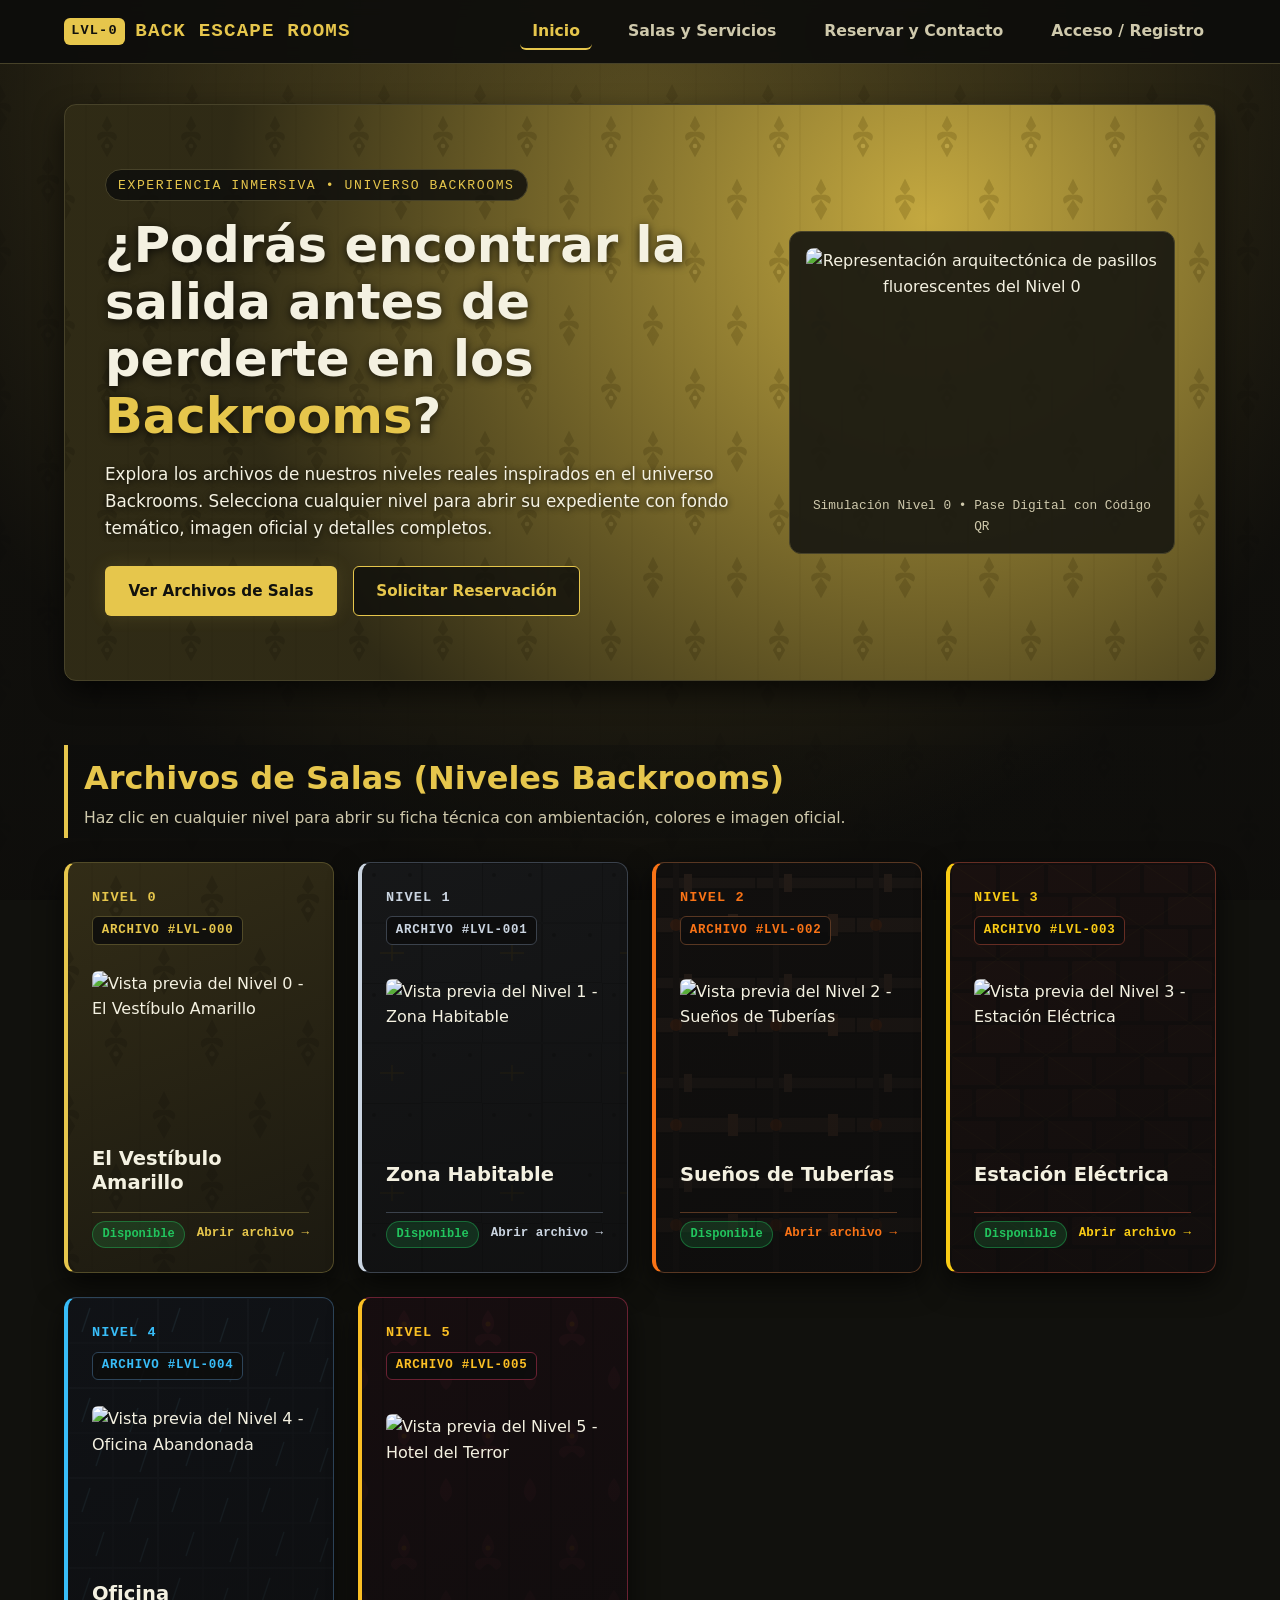
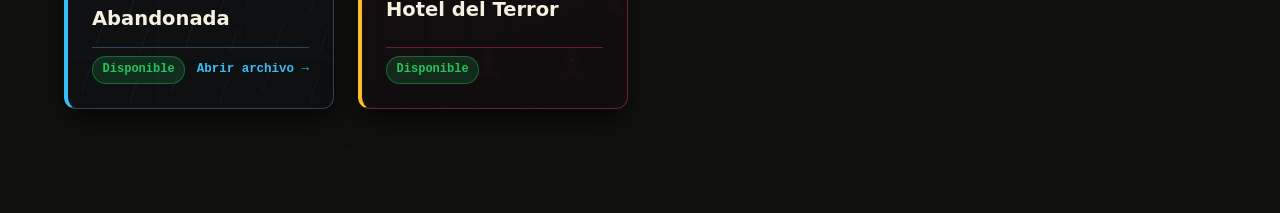
==== index.html @ deea955c "Add files via upload" ====
<!DOCTYPE html>
<html lang="es">
<head>
  <meta charset="UTF-8">
  <meta name="viewport" content="width=device-width, initial-scale=1.0">
  <meta name="description" content="Back Escape Rooms - Salas de escape inmersivas inspiradas en niveles reales de los Backrooms.">
  <title>Back Escape Rooms | Inicio</title>
  <link rel="stylesheet" href="styles.css">
</head>
<body>
  <header class="cabecera-principal">
    <nav class="barra-navegacion" aria-label="Navegación principal">
      <a href="index.html" class="marca-logo">
        <span class="marca-insignia">LVL-0</span>
        <span>Back Escape Rooms</span>
      </a>
      <ul class="menu-lista">
        <li><a href="index.html" class="menu-enlace activo" aria-current="page">Inicio</a></li>
        <li><a href="servicios.html" class="menu-enlace">Salas y Servicios</a></li>
        <li><a href="contacto.html" class="menu-enlace">Reservar y Contacto</a></li>
        <li><a href="acceso.html" class="menu-enlace">Acceso / Registro</a></li>
      </ul>
    </nav>
  </header>

  <main>
    <section class="banner-hero" aria-labelledby="titulo-hero">
      <article class="hero-contenido">
        <span class="etiqueta-nivel">Experiencia Inmersiva &bull; Universo Backrooms</span>
        <h1 id="titulo-hero">¿Podrás encontrar la salida antes de perderte en los <strong>Backrooms</strong>?</h1>
        <p>
          Explora los archivos de nuestros niveles reales inspirados en el universo Backrooms.
          Selecciona cualquier nivel para abrir su expediente con fondo temático, imagen oficial y detalles completos.
        </p>
        <nav class="acciones-hero" aria-label="Accesos rápidos">
          <a href="#archivos-salas" class="boton-primario">Ver Archivos de Salas</a>
          <a href="contacto.html" class="boton-secundario">Solicitar Reservación</a>
        </nav>
      </article>

      <figure class="hero-visual">
        <img
          src="https://primary.jwwb.nl/public/o/o/k/temp-jufrjntyvcwdhlekaktg/skyanide-backrooms-photo-01-1-standard.jpg"
          alt="Representación arquitectónica de pasillos fluorescentes del Nivel 0"
          style="width: 100%; height: 240px; object-fit: cover; border-radius: 8px; display: block;"
        >
        <figcaption>Simulación Nivel 0 &bull; Pase Digital con Código QR</figcaption>
      </figure>
    </section>

    <section id="archivos-salas" class="seccion-bloque" aria-labelledby="titulo-archivos">
      <header class="encabezado-seccion">
        <h2 id="titulo-archivos">Archivos de Salas (Niveles Backrooms)</h2>
        <p>Haz clic en cualquier nivel para abrir su ficha técnica con ambientación, colores e imagen oficial.</p>
      </header>

      <section class="archivos-grid" aria-label="Listado de archivos de salas">
        <a href="sala.html?nivel=nivel-0" class="tarjeta-archivo" data-tema="nivel-0">
          <header class="archivo-superior">
            <span class="nivel-etiqueta">Nivel 0</span>
            <span class="codigo-archivo">ARCHIVO #LVL-000</span>
          </header>
          <img
            src="https://preview.redd.it/level-0-is-now-the-threshold-on-the-wikidot-v0-py3n1knokxqg1.jpeg?auto=webp&s=f6178297a884a47a899bf3260252ba6afdeaaebc"
            alt="Vista previa del Nivel 0 - El Vestíbulo Amarillo"
            style="width: 100%; height: 150px; object-fit: cover; border-radius: 6px; margin: 10px 0; display: block;"
          >
          <h3>El Vestíbulo Amarillo</h3>
          <footer class="archivo-pie">
            <span class="estado-badge estado-disponible">Disponible</span>
            <span class="indicador-abrir">Abrir archivo &rarr;</span>
          </footer>
        </a>

        <a href="sala.html?nivel=nivel-1" class="tarjeta-archivo" data-tema="nivel-1">
          <header class="archivo-superior">
            <span class="nivel-etiqueta">Nivel 1</span>
            <span class="codigo-archivo">ARCHIVO #LVL-001</span>
          </header>
          <img
            src="https://static.wikia.nocookie.net/backrooms/images/7/79/Level-1.png/revision/latest/scale-to-width-down/985?cb=20211007150755&path-prefix=es"
            alt="Vista previa del Nivel 1 - Zona Habitable"
            style="width: 100%; height: 150px; object-fit: cover; border-radius: 6px; margin: 10px 0; display: block;"
          >
          <h3>Zona Habitable</h3>
          <footer class="archivo-pie">
            <span class="estado-badge estado-disponible">Disponible</span>
            <span class="indicador-abrir">Abrir archivo &rarr;</span>
          </footer>
        </a>

        <a href="sala.html?nivel=nivel-2" class="tarjeta-archivo" data-tema="nivel-2">
          <header class="archivo-superior">
            <span class="nivel-etiqueta">Nivel 2</span>
            <span class="codigo-archivo">ARCHIVO #LVL-002</span>
          </header>
          <img
            src="https://static.wikia.nocookie.net/backrooms/images/8/8a/2493069758_18f67d7ac5_b.jpg/revision/latest/scale-to-width-down/284?cb=20231104021806&path-prefix=es"
            alt="Vista previa del Nivel 2 - Sueños de Tuberías"
            style="width: 100%; height: 150px; object-fit: cover; border-radius: 6px; margin: 10px 0; display: block;"
          >
          <h3>Sueños de Tuberías</h3>
          <footer class="archivo-pie">
            <span class="estado-badge estado-disponible">Disponible</span>
            <span class="indicador-abrir">Abrir archivo &rarr;</span>
          </footer>
        </a>

        <a href="sala.html?nivel=nivel-3" class="tarjeta-archivo" data-tema="nivel-3">
          <header class="archivo-superior">
            <span class="nivel-etiqueta">Nivel 3</span>
            <span class="codigo-archivo">ARCHIVO #LVL-003</span>
          </header>
          <img
            src="https://static.wikia.nocookie.net/backrooms/images/9/9d/Nivel_3-i3.jpg/revision/latest/scale-to-width-down/985?cb=20241221205344&path-prefix=es"
            alt="Vista previa del Nivel 3 - Estación Eléctrica"
            style="width: 100%; height: 150px; object-fit: cover; border-radius: 6px; margin: 10px 0; display: block;"
          >
          <h3>Estación Eléctrica</h3>
          <footer class="archivo-pie">
            <span class="estado-badge estado-disponible">Disponible</span>
            <span class="indicador-abrir">Abrir archivo &rarr;</span>
          </footer>
        </a>

        <a href="sala.html?nivel=nivel-4" class="tarjeta-archivo" data-tema="nivel-4">
          <header class="archivo-superior">
            <span class="nivel-etiqueta">Nivel 4</span>
            <span class="codigo-archivo">ARCHIVO #LVL-004</span>
          </header>
          <img
            src="https://static.wikia.nocookie.net/backrooms/images/9/9d/Nivel_3-i3.jpg/revision/latest/scale-to-width-down/985?cb=20241221205344&path-prefix=es"
            alt="Vista previa del Nivel 4 - Oficina Abandonada"
            style="width: 100%; height: 150px; object-fit: cover; border-radius: 6px; margin: 10px 0; display: block;"
          >
          <h3>Oficina Abandonada</h3>
          <footer class="archivo-pie">
            <span class="estado-badge estado-disponible">Disponible</span>
            <span class="indicador-abrir">Abrir archivo &rarr;</span>
          </footer>
        </a>

        <a href="sala.html?nivel=nivel-5" class="tarjeta-archivo" data-tema="nivel-5">
          <header class="archivo-superior">
            <span class="nivel-etiqueta">Nivel 5</span>
            <span class="codigo-archivo">ARCHIVO #LVL-005</span>
          </header>
          <img
            src="https://static.wikia.nocookie.net/backrooms/images/5/52/Level_5.png/revision/latest/scale-to-width-down/600?cb=20211007180502&path-prefix=es"
            alt="Vista previa del Nivel 5 - Hotel del Terror"
            style="width: 100%; height: 150px; object-fit: cover; border-radius: 6px; margin: 10px 0; display: block;"
          >
          <h3>Hotel del Terror</h3>
          <footer class="archivo-pie">
            <span class="estado-badge estado-disponible">Disponible
---- styles.css ----
/* ==========================================================================
   BACK ESCAPE ROOMS - HOJA DE ESTILOS CENTRALIZADA (ETAPA 2 - V4)
   Autores: Ruiz Castillo Rafael Ezaú, Mendoza Calvillo Paulina (5°A)
   Incluye fondos y paletas de colores personalizados para cada nivel
   ========================================================================== */

:root {
  /* Tema base (Nivel 0: El Vestíbulo Amarillo) */
  --color-fondo: #11110d;
  --color-superficie: rgba(27, 26, 18, 0.94);
  --color-superficie-elevada: rgba(38, 36, 24, 0.96);
  --color-borde: #474229;

  --color-primario: #e6c64c;
  --color-primario-hover: #f5da6b;
  --color-secundario: #b89b32;
  --color-acento: #d97706;
  --color-brillo-ambiental: rgba(230, 198, 76, 0.14);

  --color-texto: #f4f1e1;
  --color-texto-tenue: #cfc9ac;
  --color-texto-oscuro: #11110d;

  --color-disponible: #22c55e;
  --color-mantenimiento: #ef4444;

  /* Patrón de fondo por defecto (Papel tapiz Nivel 0) */
  --patron-nivel: url("data:image/svg+xml,%3Csvg%20xmlns%3D%22http%3A%2F%2Fwww.w3.org%2F2000%2Fsvg%22%20width%3D%2280%22%20height%3D%22120%22%20viewBox%3D%220%200%2080%20120%22%3E%0A%20%20%3Crect%20width%3D%2280%22%20height%3D%22120%22%20fill%3D%22%23b99f3c%22%2F%3E%0A%20%20%3Cline%20x1%3D%2220%22%20y1%3D%220%22%20x2%3D%2220%22%20y2%3D%22120%22%20stroke%3D%22%23a68d30%22%20stroke-width%3D%221.5%22%20opacity%3D%220.55%22%2F%3E%0A%20%20%3Cline%20x1%3D%2260%22%20y1%3D%220%22%20x2%3D%2260%22%20y2%3D%22120%22%20stroke%3D%22%23a68d30%22%20stroke-width%3D%221.5%22%20opacity%3D%220.55%22%2F%3E%0A%20%20%3Cg%20fill%3D%22%238c7522%22%20opacity%3D%220.72%22%3E%0A%20%20%20%20%3Cpath%20d%3D%22M40%2010%20L45%2020%20L40%2026%20L35%2020%20Z%22%2F%3E%0A%20%20%20%20%3Cpath%20d%3D%22M40%2026%20C33%2024%2C%2028%2029%2C%2032%2034%20C35%2032%2C%2038%2030%2C%2040%2030%20C42%2030%2C%2045%2032%2C%2048%2034%20C52%2029%2C%2047%2024%2C%2040%2026%20Z%22%2F%3E%0A%20%20%20%20%3Cpath%20d%3D%22M40%2030%20L46%2039%20L40%2050%20L34%2039%20Z%22%2F%3E%0A%20%20%20%20%3Ccircle%20cx%3D%2240%22%20cy%3D%2239%22%20r%3D%222.2%22%20fill%3D%22%23cbb24e%22%2F%3E%0A%20%20%3C%2Fg%3E%0A%20%20%3Cg%20fill%3D%22%238c7522%22%20opacity%3D%220.72%22%3E%0A%20%20%20%20%3Cpath%20d%3D%22M0%2070%20L5%2080%20L0%2086%20L-5%2080%20Z%22%2F%3E%0A%20%20%20%20%3Cpath%20d%3D%22M0%2086%20C-7%2084%2C%20-12%2089%2C%20-8%2094%20C-5%2092%2C%20-2%2090%2C%200%2090%20C2%2090%2C%205%2092%2C%208%2094%20C12%2089%2C%207%2084%2C%200%2086%20Z%22%2F%3E%0A%20%20%20%20%3Cpath%20d%3D%22M0%2090%20L6%2099%20L0%20110%20L-6%2099%20Z%22%2F%3E%0A%20%20%20%20%3Cpath%20d%3D%22M80%2070%20L85%2080%20L80%2086%20L75%2080%20Z%22%2F%3E%0A%20%20%20%20%3Cpath%20d%3D%22M80%2086%20C73%2084%2C%2068%2089%2C%2072%2094%20C75%2092%2C%2078%2090%2C%2080%2090%20C82%2090%2C%2085%2092%2C%2088%2094%20C92%2089%2C%2087%2084%2C%2080%2086%20Z%22%2F%3E%0A%20%20%20%20%3Cpath%20d%3D%22M80%2090%20L86%2099%20L80%20110%20L74%2099%20Z%22%2F%3E%0A%20%20%3C%2Fg%3E%0A%3C%2Fsvg%3E");
  --tamano-patron: 96px 144px;

  /* Tipografía */
  --fuente-sans: 'Segoe UI', system-ui, -apple-system, Roboto, sans-serif;
  --fuente-mono: 'Consolas', 'Courier New', monospace;

  /* Espaciados */
  --espacio-xs: 0.5rem;
  --espacio-sm: 1rem;
  --espacio-md: 1.5rem;
  --espacio-lg: 2.5rem;
  --espacio-xl: 4rem;

  /* Bordes y sombras */
  --radio-sm: 6px;
  --radio-md: 12px;
  --sombra-card: 0 12px 28px rgba(0, 0, 0, 0.62);
  --sombra-neon: 0 0 20px var(--color-brillo-ambiental);

  /* Contenedor */
  --ancho-maximo: 1200px;
  --transicion: 0.25s ease;
}

/* ==========================================================================
   TEMAS PERSONALIZADOS POR NIVEL (FONDO + PALETA DE COLORES)
   Se aplican tanto al <body> de sala.html como a cada tarjeta individual
   ========================================================================== */

[data-tema="nivel-0"] {
  --color-fondo: #11110d;
  --color-superficie: rgba(27, 26, 18, 0.94);
  --color-superficie-elevada: rgba(38, 36, 24, 0.96);
  --color-borde: #524b28;
  --color-primario: #e6c64c;
  --color-primario-hover: #f7df79;
  --color-brillo-ambiental: rgba(230, 198, 76, 0.2);
  --patron-nivel: url("data:image/svg+xml,%3Csvg%20xmlns%3D%22http%3A%2F%2Fwww.w3.org%2F2000%2Fsvg%22%20width%3D%2280%22%20height%3D%22120%22%20viewBox%3D%220%200%2080%20120%22%3E%0A%20%20%3Crect%20width%3D%2280%22%20height%3D%22120%22%20fill%3D%22%23b99f3c%22%2F%3E%0A%20%20%3Cline%20x1%3D%2220%22%20y1%3D%220%22%20x2%3D%2220%22%20y2%3D%22120%22%20stroke%3D%22%23a68d30%22%20stroke-width%3D%221.5%22%20opacity%3D%220.55%22%2F%3E%0A%20%20%3Cline%20x1%3D%2260%22%20y1%3D%220%22%20x2%3D%2260%22%20y2%3D%22120%22%20stroke%3D%22%23a68d30%22%20stroke-width%3D%221.5%22%20opacity%3D%220.55%22%2F%3E%0A%20%20%3Cg%20fill%3D%22%238c7522%22%20opacity%3D%220.72%22%3E%0A%20%20%20%20%3Cpath%20d%3D%22M40%2010%20L45%2020%20L40%2026%20L35%2020%20Z%22%2F%3E%0A%20%20%20%20%3Cpath%20d%3D%22M40%2026%20C33%2024%2C%2028%2029%2C%2032%2034%20C35%2032%2C%2038%2030%2C%2040%2030%20C42%2030%2C%2045%2032%2C%2048%2034%20C52%2029%2C%2047%2024%2C%2040%2026%20Z%22%2F%3E%0A%20%20%20%20%3Cpath%20d%3D%22M40%2030%20L46%2039%20L40%2050%20L34%2039%20Z%22%2F%3E%0A%20%20%20%20%3Ccircle%20cx%3D%2240%22%20cy%3D%2239%22%20r%3D%222.2%22%20fill%3D%22%23cbb24e%22%2F%3E%0A%20%20%3C%2Fg%3E%0A%20%20%3Cg%20fill%3D%22%238c7522%22%20opacity%3D%220.72%22%3E%0A%20%20%20%20%3Cpath%20d%3D%22M0%2070%20L5%2080%20L0%2086%20L-5%2080%20Z%22%2F%3E%0A%20%20%20%20%3Cpath%20d%3D%22M0%2086%20C-7%2084%2C%20-12%2089%2C%20-8%2094%20C-5%2092%2C%20-2%2090%2C%200%2090%20C2%2090%2C%205%2092%2C%208%2094%20C12%2089%2C%207%2084%2C%200%2086%20Z%22%2F%3E%0A%20%20%20%20%3Cpath%20d%3D%22M0%2090%20L6%2099%20L0%20110%20L-6%2099%20Z%22%2F%3E%0A%20%20%20%20%3Cpath%20d%3D%22M80%2070%20L85%2080%20L80%2086%20L75%2080%20Z%22%2F%3E%0A%20%20%20%20%3Cpath%20d%3D%22M80%2086%20C73%2084%2C%2068%2089%2C%2072%2094%20C75%2092%2C%2078%2090%2C%2080%2090%20C82%2090%2C%2085%2092%2C%2088%2094%20C92%2089%2C%2087%2084%2C%2080%2086%20Z%22%2F%3E%0A%20%20%20%20%3Cpath%20d%3D%22M80%2090%20L86%2099%20L80%20110%20L74%2099%20Z%22%2F%3E%0A%20%20%3C%2Fg%3E%0A%3C%2Fsvg%3E");
  --tamano-patron: 96px 144px;
}

[data-tema="nivel-1"] {
  --color-fondo: #0e1012;
  --color-superficie: rgba(23, 26, 30, 0.94);
  --color-superficie-elevada: rgba(33, 37, 43, 0.96);
  --color-borde: #3b424c;
  --color-primario: #cbd5e1;
  --color-primario-hover: #f1f5f9;
  --color-brillo-ambiental: rgba(203, 213, 225, 0.18);
  --patron-nivel: url("data:image/svg+xml,%3Csvg%20xmlns%3D%22http%3A%2F%2Fwww.w3.org%2F2000%2Fsvg%22%20width%3D%22120%22%20height%3D%22120%22%20viewBox%3D%220%200%20120%20120%22%3E%0A%20%20%3Crect%20width%3D%22120%22%20height%3D%22120%22%20fill%3D%22%233a3f45%22%2F%3E%0A%20%20%3Crect%20x%3D%220%22%20y%3D%220%22%20width%3D%2260%22%20height%3D%2260%22%20fill%3D%22none%22%20stroke%3D%22%23262a2e%22%20stroke-width%3D%222%22%2F%3E%0A%20%20%3Crect%20x%3D%2260%22%20y%3D%2260%22%20width%3D%2260%22%20height%3D%2260%22%20fill%3D%22none%22%20stroke%3D%22%23262a2e%22%20stroke-width%3D%222%22%2F%3E%0A%20%20%3Cline%20x1%3D%220%22%20y1%3D%2260%22%20x2%3D%22120%22%20y2%3D%2260%22%20stroke%3D%22%234b525a%22%20stroke-width%3D%221%22%20opacity%3D%220.5%22%2F%3E%0A%20%20%3Ccircle%20cx%3D%2212%22%20cy%3D%2212%22%20r%3D%222%22%20fill%3D%22%2323272a%22%2F%3E%0A%20%20%3Ccircle%20cx%3D%2248%22%20cy%3D%2212%22%20r%3D%222%22%20fill%3D%22%2323272a%22%2F%3E%0A%20%20%3Ccircle%20cx%3D%2272%22%20cy%3D%2272%22%20r%3D%222%22%20fill%3D%22%2323272a%22%2F%3E%0A%20%20%3Ccircle%20cx%3D%22108%22%20cy%3D%2272%22%20r%3D%222%22%20fill%3D%22%2323272a%22%2F%3E%0A%20%20%3Cpath%20d%3D%22M18%2090%20L42%2090%20M30%2082%20L30%2098%22%20stroke%3D%22%23eab308%22%20stroke-width%3D%221.5%22%20opacity%3D%220.35%22%2F%3E%0A%3C%2Fsvg%3E");
  --tamano-patron: 120px 120px;
}

[data-tema="nivel-2"] {
  --color-fondo: #130e0b;
  --color-superficie: rgba(29, 21, 16, 0.94);
  --color-superficie-elevada: rgba(43, 30, 22, 0.96);
  --color-borde: #593722;
  --color-primario: #f97316;
  --color-primario-hover: #fb923c;
  --color-brillo-ambiental: rgba(249, 115, 22, 0.22);
  --patron-nivel: url("data:image/svg+xml,%3Csvg%20xmlns%3D%22http%3A%2F%2Fwww.w3.org%2F2000%2Fsvg%22%20width%3D%22100%22%20height%3D%22100%22%20viewBox%3D%220%200%20100%20100%22%3E%0A%20%20%3Crect%20width%3D%22100%22%20height%3D%22100%22%20fill%3D%22%23231a14%22%2F%3E%0A%20%20%3Crect%20x%3D%220%22%20y%3D%2214%22%20width%3D%22100%22%20height%3D%2212%22%20fill%3D%22%234b382c%22%20stroke%3D%22%2317110d%22%20stroke-width%3D%221.5%22%2F%3E%0A%20%20%3Crect%20x%3D%220%22%20y%3D%2254%22%20width%3D%22100%22%20height%3D%2216%22%20fill%3D%22%235c4030%22%20stroke%3D%22%2317110d%22%20stroke-width%3D%221.5%22%2F%3E%0A%20%20%3Crect%20x%3D%2228%22%20y%3D%2211%22%20width%3D%228%22%20height%3D%2218%22%20fill%3D%22%2378533d%22%2F%3E%0A%20%20%3Crect%20x%3D%2272%22%20y%3D%2251%22%20width%3D%2210%22%20height%3D%2222%22%20fill%3D%22%238c583a%22%2F%3E%0A%20%20%3Cline%20x1%3D%2220%22%20y1%3D%220%22%20x2%3D%2220%22%20y2%3D%22100%22%20stroke%3D%22%23362820%22%20stroke-width%3D%226%22%2F%3E%0A%20%20%3Ccircle%20cx%3D%2220%22%20cy%3D%2262%22%20r%3D%226%22%20fill%3D%22%23ea580c%22%20opacity%3D%220.55%22%2F%3E%0A%3C%2Fsvg%3E");
  --tamano-patron: 100px 100px;
}

[data-tema="nivel-3"] {
  --color-fondo: #140c0b;
  --color-superficie: rgba(32, 18, 16, 0.94);
  --color-superficie-elevada: rgba(46, 24, 21, 0.96);
  --color-borde: #662d23;
  --color-primario: #facc15;
  --color-primario-hover: #fde047;
  --color-brillo-ambiental: rgba(250, 204, 21, 0.22);
  --patron-nivel: url("data:image/svg+xml,%3Csvg%20xmlns%3D%22http%3A%2F%2Fwww.w3.org%2F2000%2Fsvg%22%20width%3D%2296%22%20height%3D%2264%22%20viewBox%3D%220%200%2096%2064%22%3E%0A%20%20%3Crect%20width%3D%2296%22%20height%3D%2264%22%20fill%3D%22%232b1612%22%2F%3E%0A%20%20%3Crect%20x%3D%222%22%20y%3D%222%22%20width%3D%2244%22%20height%3D%2228%22%20fill%3D%22%234a211a%22%20rx%3D%222%22%2F%3E%0A%20%20%3Crect%20x%3D%2250%22%20y%3D%222%22%20width%3D%2244%22%20height%3D%2228%22%20fill%3D%22%23421d17%22%20rx%3D%222%22%2F%3E%0A%20%20%3Crect%20x%3D%22-22%22%20y%3D%2234%22%20width%3D%2244%22%20height%3D%2228%22%20fill%3D%22%23421d17%22%20rx%3D%222%22%2F%3E%0A%20%20%3Crect%20x%3D%2226%22%20y%3D%2234%22%20width%3D%2244%22%20height%3D%2228%22%20fill%3D%22%234f241c%22%20rx%3D%222%22%2F%3E%0A%20%20%3Crect%20x%3D%2274%22%20y%3D%2234%22%20width%3D%2244%22%20height%3D%2228%22%20fill%3D%22%23421d17%22%20rx%3D%222%22%2F%3E%0A%20%20%3Cpath%20d%3D%22M0%200%20L96%2064%20M96%200%20L0%2064%22%20stroke%3D%22%23facc15%22%20stroke-width%3D%220.7%22%20opacity%3D%220.16%22%2F%3E%0A%3C%2Fsvg%3E");
  --tamano-patron: 96px 64px;
}

[data-tema="nivel-4"] {
  --color-fondo: #0c1218;
  --color-superficie: rgba(18, 27, 36, 0.94);
  --color-superficie-elevada: rgba(26, 39, 52, 0.96);
  --color-borde: #2d4459;
  --color-primario: #38bdf8;
  --color-primario-hover: #7dd3fc;
  --color-brillo-ambiental: rgba(56, 189, 248, 0.2);
  --patron-nivel: url("data:image/svg+xml,%3Csvg%20xmlns%3D%22http%3A%2F%2Fwww.w3.org%2F2000%2Fsvg%22%20width%3D%2290%22%20height%3D%2290%22%20viewBox%3D%220%200%2090%2090%22%3E%0A%20%20%3Crect%20width%3D%2290%22%20height%3D%2290%22%20fill%3D%22%231e293b%22%2F%3E%0A%20%20%3Crect%20x%3D%220%22%20y%3D%220%22%20width%3D%2290%22%20height%3D%2290%22%20fill%3D%22none%22%20stroke%3D%22%23334155%22%20stroke-width%3D%222%22%2F%3E%0A%20%20%3Cline%20x1%3D%2245%22%20y1%3D%220%22%20x2%3D%2245%22%20y2%3D%2290%22%20stroke%3D%22%23334155%22%20stroke-width%3D%221%22%2F%3E%0A%20%20%3Cline%20x1%3D%220%22%20y1%3D%2245%22%20x2%3D%2290%22%20y2%3D%2245%22%20stroke%3D%22%23334155%22%20stroke-width%3D%221%22%2F%3E%0A%20%20%3Cline%20x1%3D%2222%22%20y1%3D%2210%22%20x2%3D%2214%22%20y2%3D%2234%22%20stroke%3D%22%237dd3fc%22%20stroke-width%3D%221.3%22%20opacity%3D%220.45%22%2F%3E%0A%20%20%3Cline%20x1%3D%2270%22%20y1%3D%2220%22%20x2%3D%2262%22%20y2%3D%2244%22%20stroke%3D%22%237dd3fc%22%20stroke-width%3D%221.3%22%20opacity%3D%220.45%22%2F%3E%0A%20%20%3Cline%20x1%3D%2236%22%20y1%3D%2254%22%20x2%3D%2228%22%20y2%3D%2278%22%20stroke%3D%22%237dd3fc%22%20stroke-width%3D%221.3%22%20opacity%3D%220.45%22%2F%3E%0A%20%20%3Cline%20x1%3D%2280%22%20y1%3D%2260%22%20x2%3D%2272%22%20y2%3D%2284%22%20stroke%3D%22%237dd3fc%22%20stroke-width%3D%221.3%22%20opacity%3D%220.45%22%2F%3E%0A%3C%2Fsvg%3E");
  --tamano-patron: 90px 90px;
}

[data-tema="nivel-5"] {
  --color-fondo: #14080b;
  --color-superficie: rgba(33, 13, 18, 0.94);
  --color-superficie-elevada: rgba(48, 18, 26, 0.96);
  --color-borde: #692132;
  --color-primario: #fbbf24;
  --color-primario-hover: #fcd34d;
  --color-brillo-ambiental: rgba(251, 191, 36, 0.2);
  --patron-nivel: url("data:image/svg+xml,%3Csvg%20xmlns%3D%22http%3A%2F%2Fwww.w3.org%2F2000%2Fsvg%22%20width%3D%2284%22%20height%3D%22112%22%20viewBox%3D%220%200%2084%20112%22%3E%0A%20%20%3Crect%20width%3D%2284%22%20height%3D%22112%22%20fill%3D%22%233b121b%22%2F%3E%0A%20%20%3Cline%20x1%3D%2221%22%20y1%3D%220%22%20x2%3D%2221%22%20y2%3D%22112%22%20stroke%3D%22%232b0c13%22%20stroke-width%3D%222%22%2F%3E%0A%20%20%3Cline%20x1%3D%2263%22%20y1%3D%220%22%20x2%3D%2263%22%20y2%3D%22112%22%20stroke%3D%22%232b0c13%22%20stroke-width%3D%222%22%2F%3E%0A%20%20%3Cg%20fill%3D%22%23691e2e%22%20opacity%3D%220.8%22%3E%0A%20%20%20%20%3Cpath%20d%3D%22M42%2012%20C48%2020%2C%2052%2028%2C%2042%2036%20C32%2028%2C%2036%2020%2C%2042%2012%20Z%22%2F%3E%0A%20%20%20%20%3Cpath%20d%3D%22M42%2036%20C30%2034%2C%2024%2044%2C%2034%2048%20C38%2044%2C%2040%2042%2C%2042%2042%20C44%2042%2C%2046%2044%2C%2050%2048%20C60%2044%2C%2054%2034%2C%2042%2036%20Z%22%2F%3E%0A%20%20%20%20%3Ccircle%20cx%3D%2242%22%20cy%3D%2226%22%20r%3D%222.5%22%20fill%3D%22%23d97706%22%20opacity%3D%220.6%22%2F%3E%0A%20%20%3C%2Fg%3E%0A%20%20%3Cg%20fill%3D%22%23691e2e%22%20opacity%3D%220.8%22%3E%0A%20%20%20%20%3Cpath%20d%3D%22M0%2068%20C6%2076%2C%2010%2084%2C%200%2092%20C-10%2084%2C%20-6%2076%2C%200%2068%20Z%22%2F%3E%0A%20%20%20%20%3Cpath%20d%3D%22M84%2068%20C90%2076%2C%2094%2084%2C%2084%2092%20C74%2084%2C%2078%2076%2C%2084%2068%20Z%22%2F%3E%0A%20%20%3C%2Fg%3E%0A%3C%2Fsvg%3E");
  --tamano-patron: 84px 112px;
}

[data-tema="nivel-37"] {
  --color-fondo: #07191c;
  --color-superficie: rgba(11, 38, 43, 0.93);
  --color-superficie-elevada: rgba(16, 53, 60, 0.95);
  --color-borde: #1d6370;
  --color-primario: #2dd4bf;
  --color-primario-hover: #5eead4;
  --color-brillo-ambiental: rgba(45, 212, 191, 0.24);
  --patron-nivel: url("data:image/svg+xml,%3Csvg%20xmlns%3D%22http%3A%2F%2Fwww.w3.org%2F2000%2Fsvg%22%20width%3D%2280%22%20height%3D%2280%22%20viewBox%3D%220%200%2080%2080%22%3E%0A%20%20%3Crect%20width%3D%2280%22%20height%3D%2280%22%20fill%3D%22%23134e58%22%2F%3E%0A%20%20%3Cpath%20d%3D%22M20%200%20V80%20M40%200%20V80%20M60%200%20V80%20M80%200%20V80%20M0%2020%20H80%20M0%2040%20H80%20M0%2060%20H80%20M0%2080%20H80%22%20stroke%3D%22%230d3840%22%20stroke-width%3D%221.5%22%2F%3E%0A%20%20%3Crect%20x%3D%222%22%20y%3D%222%22%20width%3D%2216%22%20height%3D%2216%22%20fill%3D%22%231a6370%22%20opacity%3D%220.5%22%2F%3E%0A%20%20%3Crect%20x%3D%2242%22%20y%3D%2222%22%20width%3D%2216%22%20height%3D%2216%22%20fill%3D%22%232dd4bf%22%20opacity%3D%220.18%22%2F%3E%0A%20%20%3Crect%20x%3D%2222%22%20y%3D%2262%22%20width%3D%2216%22%20height%3D%2216%22%20fill%3D%22%232dd4bf%22%20opacity%3D%220.22%22%2F%3E%0A%20%20%3Cpath%20d%3D%22M8%2032%20Q24%2022%2040%2032%20T72%2032%22%20fill%3D%22none%22%20stroke%3D%22%2399f6e4%22%20stroke-width%3D%221.5%22%20opacity%3D%220.35%22%2F%3E%0A%3C%2Fsvg%3E");
  --tamano-patron: 80px 80px;
}

[data-tema="nivel-run"] {
  --color-fondo: #160606;
  --color-superficie: rgba(36, 10, 10, 0.94);
  --color-superficie-elevada: rgba(52, 14, 14, 0.96);
  --color-borde: #731d1d;
  --color-primario: #ef4444;
  --color-primario-hover: #f87171;
  --color-brillo-ambiental: rgba(239, 68, 68, 0.25);
  --patron-nivel: url("data:image/svg+xml,%3Csvg%20xmlns%3D%22http%3A%2F%2Fwww.w3.org%2F2000%2Fsvg%22%20width%3D%2280%22%20height%3D%2280%22%20viewBox%3D%220%200%2080%2080%22%3E%0A%20%20%3Crect%20width%3D%2280%22%20height%3D%2280%22%20fill%3D%22%23240909%22%2F%3E%0A%20%20%3Cpath%20d%3D%22M-20%2020%20L20%20-20%20M0%2040%20L40%200%20M0%2080%20L80%200%20M40%2080%20L80%2040%20M60%20100%20L100%2060%22%20stroke%3D%22%237f1d1d%22%20stroke-width%3D%2210%22%20opacity%3D%220.55%22%2F%3E%0A%20%20%3Cline%20x1%3D%220%22%20y1%3D%2240%22%20x2%3D%2280%22%20y2%3D%2240%22%20stroke%3D%22%23ef4444%22%20stroke-width%3D%221.5%22%20opacity%3D%220.35%22%2F%3E%0A%3C%2Fsvg%3E");
  --tamano-patron: 80px 80px;
}

/* ==========================================================================
   RESET Y PREVENCIÓN DE DESBORDAMIENTO HORIZONTAL
   ========================================================================== */
*,
*::before,
*::after {
  box-sizing: border-box;
  margin: 0;
  padding: 0;
}

html {
  scroll-behavior: smooth;
  max-width: 100%;
  overflow-x: hidden;
}

body {
  font-family: var(--fuente-sans);
  background-color: var(--color-fondo);
  background-image:
    radial-gradient(circle at 50% 14%, var(--color-brillo-ambiental) 0%, rgba(10, 10, 10, 0.84) 76%),
    linear-gradient(to bottom, rgba(10, 10, 10, 0.68), rgba(10, 10, 10, 0.85)),
    var(--patron-nivel);
  background-repeat: no-repeat, no-repeat, repeat;
  background-size: 100% 100%, 100% 100%, var(--tamano-patron);
  background-attachment: fixed;
  color: var(--color-texto);
  line-height: 1.6;
  min-height: 100vh;
  max-width: 100%;
  overflow-x: hidden;
  display: flex;
  flex-direction: column;
  transition: background-color 0.35s ease, color 0.35s ease;
}

img,
svg,
figure {
  max-width: 100%;
  height: auto;
  display: block;
}

a {
  color: inherit;
  text-decoration: none;
  transition: color var(--transicion), background-color var(--transicion), border-color var(--transicion), transform var(--transicion), box-shadow var(--transicion);
}

ul {
  list-style: none;
}

main {
  flex: 1;
  width: 100%;
  max-width: var(--ancho-maximo);
  margin: 0 auto;
  padding: var(--espacio-lg) var(--espacio-md);
}

/* ==========================================================================
   ENCABEZADO Y NAVEGACIÓN PRINCIPAL (FLEXBOX)
   ========================================================================== */
.cabecera-principal {
  background-color: rgba(13, 13, 11, 0.92);
  backdrop-filter: blur(8px);
  border-bottom: 1px solid var(--color-borde);
  position: sticky;
  top: 0;
  z-index: 100;
  width: 100%;
}

.barra-navegacion {
  max-width: var(--ancho-maximo);
  margin: 0 auto;
  padding: var(--espacio-sm) var(--espacio-md);
  display: flex;
  justify-content: space-between;
  align-items: center;
  flex-wrap: wrap;
  gap: var(--espacio-sm);
}

.marca-logo {
  display: flex;
  align-items: center;
  gap: 0.65rem;
  font-family: var(--fuente-mono);
  font-weight: 700;
  font-size: 1.2rem;
  letter-spacing: 0.06em;
  color: var(--color-primario);
  text-transform: uppercase;
}

.marca-insignia {
  background-color: var(--color-primario);
  color: var(--color-texto-oscuro);
  padding: 0.15rem 0.45rem;
  border-radius: var(--radio-sm);
  font-size: 0.85rem;
  font-weight: 800;
}

.menu-lista {
  display: flex;
  align-items: center;
  flex-wrap: wrap;
  gap: var(--espacio-md);
}

.menu-enlace {
  font-weight: 600;
  font-size: 0.98rem;
  color: var(--color-texto-tenue);
  padding: 0.45rem 0.75rem;
  border-radius: var(--radio-sm);
  border-bottom: 2px solid transparent;
}

.menu-enlace:hover,
.menu-enlace:focus-visible {
  color: var(--color-primario);
  background-color: var(--color-superficie);
}

.menu-enlace.activo {
  color: var(--color-primario);
  border-bottom-color: var(--color-primario);
}

/* ==========================================================================
   BANNER PRINCIPAL (HERO) CON PAPEL TAPIZ ILUMINADO
   ========================================================================== */
.banner-hero {
  background-color: #242111;
  background-image:
    radial-gradient(circle at 75% 20%, rgba(230, 198, 76, 0.24) 0%, rgba(17, 17, 13, 0.82) 72%),
    var(--patron-nivel);
  background-repeat: no-repeat, repeat;
  background-size: 100% 100%, 84px 126px;
  border: 1px solid var(--color-borde);
  border-radius: var(--radio-md);
  padding: var(--espacio-xl) var(--espacio-lg);
  margin-bottom: var(--espacio-xl);
  box-shadow: var(--sombra-card);
  display: grid;
  grid-template-columns: 1.25fr 0.75fr;
  align-items: center;
  gap: var(--espacio-lg);
}

.hero-contenido {
  display: flex;
  flex-direction: column;
  align-items: flex-start;
  gap: var(--espacio-sm);
}

.etiqueta-nivel {
  font-family: var(--fuente-mono);
  font-size: 0.82rem;
  text-transform: uppercase;
  letter-spacing: 0.12em;
  color: var(--color-primario);
  background-color: rgba(13, 13, 11, 0.82);
  border: 1px solid var(--color-borde);
  padding: 0.3rem 0.75rem;
  border-radius: 999px;
  display: inline-block;
}

.banner-hero h1 {
  font-size: clamp(2rem, 4vw, 3.1rem);
  line-height: 1.15;
  color: var(--color-texto);
  text-shadow: 0 2px 10px rgba(0, 0, 0, 0.75);
}

.banner-hero h1 strong {
  color: var(--color-primario);
}

.banner-hero p {
  color: var(--color-texto);
  font-size: 1.05rem;
  max-width: 60ch;
  text-shadow: 0 1px 6px rgba(0, 0, 0, 0.85);
}

.acciones-hero {
  display: flex;
  flex-wrap: wrap;
  gap: var(--espacio-sm);
  margin-top: var(--espacio-xs);
}

.boton-primario,
.boton-secundario {
  display: inline-flex;
  align-items: center;
  justify-content: center;
  padding: 0.75rem 1.4rem;
  border-radius: var(--radio-sm);
  font-weight: 700;
  font-size: 0.95rem;
  cursor: pointer;
  border: 1px solid transparent;
  text-align: center;
}

.boton-primario {
  background-color: var(--color-primario);
  color: var(--color-texto-oscuro);
  box-shadow: 0 0 18px var(--color-brillo-ambiental);
}

.boton-primario:hover {
  background-color: var(--color-primario-hover);
  transform: translateY(-2px);
}

.boton-secundario {
  background-color: rgba(13, 13, 11, 0.78);
  color: var(--color-primario);
  border-color: var(--color-primario);
}

.boton-secundario:hover {
  background-color: var(--color-brillo-ambiental);
}

.hero-visual {
  background-color: var(--color-superficie);
  border: 1px solid var(--color-borde);
  border-radius: var(--radio-md);
  padding: var(--espacio-sm);
  text-align: center;
}

.hero-visual figcaption {
  margin-top: var(--espacio-xs);
  font-family: var(--fuente-mono);
  font-size: 0.8rem;
  color: var(--color-texto-tenue);
}

/* ==========================================================================
   SECCIONES Y CATÁLOGO (CSS GRID)
   ========================================================================== */
.seccion-bloque {
  margin-bottom: var(--espacio-xl);
}

.encabezado-seccion {
  margin-bottom: var(--espacio-md);
  border-left: 4px solid var(--color-primario);
  padding: 0.5rem 0 0.5rem var(--espacio-sm);
  background: linear-gradient(90deg, rgba(13, 13, 11, 0.78) 0%, transparent 100%);
  border-radius: 0 var(--radio-sm) var(--radio-sm) 0;
}

.encabezado-seccion h2,
.encabezado-seccion h1 {
  font-size: clamp(1.45rem, 2.5vw, 2rem);
  color: var(--color-primario);
}

.encabezado-seccion p {
  color: var(--color-texto-tenue);
  font-size: 0.98rem;
}

/* Grid para catálogo de salas y promociones */
.catalogo-grid {
  display: grid;
  grid-template-columns: repeat(3, 1fr);
  gap: var(--espacio-md);
  margin-top: var(--espacio-sm);
}

/* Grid compacto para tarjetas de archivo en index.html */
.archivos-grid {
  display: grid;
  grid-template-columns: repeat(4, 1fr);
  gap: var(--espacio-md);
  margin-top: var(--espacio-sm);
}

/* Tarjeta minimalista de archivo en index.html con su propio fondo y color temático */
.tarjeta-archivo {
  background-color: var(--color-fondo);
  background-image:
    linear-gradient(160deg, rgba(12, 12, 12, 0.78) 0%, rgba(12, 12, 12, 0.91) 100%),
    var(--patron-nivel);
  background-repeat: no-repeat, repeat;
  background-size: 100% 100%, var(--tamano-patron);
  border: 1px solid var(--color-borde);
  border-left: 4px solid var(--color-primario);
  border-radius: var(--radio-md);
  padding: var(--espacio-md);
  box-shadow: var(--sombra-card);
  display: flex;
  flex-direction: column;
  justify-content: space-between;
  gap: var(--espacio-sm);
  cursor: pointer;
}

.tarjeta-archivo:hover,
.tarjeta-archivo:focus-visible {
  transform: translateY(-5px);
  border-color: var(--color-primario);
  box-shadow: 0 14px 30px rgba(0, 0, 0, 0.72), 0 0 22px var(--color-brillo-ambiental);
}

.archivo-superior {
  display: flex;
  justify-content: space-between;
  align-items: center;
  gap: var(--espacio-xs);
  flex-wrap: wrap;
}

.codigo-archivo {
  font-family: var(--fuente-mono);
  font-size: 0.78rem;
  font-weight: 700;
  color: var(--color-primario);
  background-color: rgba(12, 12, 12, 0.85);
  border: 1px solid var(--color-borde);
  padding: 0.2rem 0.55rem;
  border-radius: var(--radio-sm);
  letter-spacing: 0.06em;
}

.nivel-etiqueta {
  font-family: var(--fuente-mono);
  font-size: 0.85rem;
  font-weight: 700;
  color: var(--color-primario);
  text-transform: uppercase;
  letter-spacing: 0.08em;
}

.tarjeta-archivo h3 {
  font-size: 1.22rem;
  line-height: 1.25;
  color: var(--color-texto);
}

.archivo-pie {
  display: flex;
  justify-content: space-between;
  align-items: center;
  gap: var(--espacio-xs);
  padding-top: var(--espacio-xs);
  border-top: 1px solid var(--color-borde);
}

.indicador-abrir {
  font-family: var(--fuente-mono);
  font-size: 0.78rem;
  color: var(--color-primario);
  font-weight: 700;
}

/* Tarjetas completas en servicios.html (también adoptan el fondo y color del nivel) */
.tarjeta-item {
  background-color: var(--color-fondo);
  background-image:
    linear-gradient(175deg, rgba(14, 14, 14, 0.82) 0%, rgba(14, 14, 14, 0.94) 100%),
    var(--patron-nivel);
  background-repeat: no-repeat, repeat;
  background-size: 100% 100%, var(--tamano-patron);
  border: 1px solid var(--color-borde);
  border-top: 3px solid var(--color-primario);
  border-radius: var(--radio-md);
  padding: var(--espacio-md);
  box-shadow: var(--sombra-card);
  display: flex;
  flex-direction: column;
  justify-content: space-between;
  gap: var(--espacio-sm);
  transition: transform var(--transicion), border-color var(--transicion), box-shadow var(--transicion);
}

.tarjeta-item:hover {
  transform: translateY(-4px);
  border-color: var(--color-primario);
  box-shadow: 0 14px 30px rgba(0, 0, 0, 0.7), 0 0 20px var(--color-brillo-ambiental);
}

.tarjeta-cabecera {
  display: flex;
  justify-content: space-between;
  align-items: flex-start;
  gap: var(--espacio-xs);
}

.tarjeta-item h3 {
  font-size: 1.25rem;
  color: var(--color-texto);
}

.estado-badge {
  font-family: var(--fuente-mono);
  font-size: 0.75rem;
  font-weight: 700;
  padding: 0.2rem 0.6rem;
  border-radius: 999px;
  white-space: nowrap;
}

.estado-disponible {
  background-color: rgba(34, 197, 94, 0.16);
  color: var(--color-disponible);
  border: 1px solid rgba(34, 197, 94, 0.4);
}

.estado-mantenimiento {
  background-color: rgba(239, 68, 68, 0.16);
  color: var(--color-mantenimiento);
  border: 1px solid rgba(239, 68, 68, 0.4);
}

.tarjeta-descripcion {
  color: var(--color-texto-tenue);
  font-size: 0.95rem;
}

.grupo-botones-tarjeta {
  display: flex;
  flex-direction: column;
  gap: 0.5rem;
}

/* Lista de definición semántica para atributos de SALA / PROMOCIÓN */
.ficha-atributos {
  display: grid;
  grid-template-columns: repeat(2, 1fr);
  gap: 0.65rem;
  background-color: var(--color-superficie-elevada);
  padding: 0.85rem;
  border-radius: var(--radio-sm);
  border: 1px solid var(--color-borde);
  font-size: 0.88rem;
}

.ficha-atributos dt {
  color: var(--color-texto-tenue);
  font-size: 0.78rem;
  text-transform: uppercase;
  letter-spacing: 0.04em;
}

.ficha-atributos dd {
  font-weight: 700;
  color: var(--color-primario);
  margin-bottom: 0.25rem;
}

.codigo-promo {
  font-family: var(--fuente-mono);
  background-color: var(--color-fondo);
  border: 1px dashed var(--color-primario);
  color: var(--color-primario);
  padding: 0.45rem 0.75rem;
  border-radius: var(--radio-sm);
  text-align: center;
  font-weight: 700;
  letter-spacing: 0.08em;
}

/* ==========================================================================
   PÁGINA DE DETALLE DE SALA (sala.html)
   ========================================================================== */
.selector-niveles {
  display: flex;
  flex-wrap: wrap;
  gap: 0.5rem;
  margin-bottom: var(--espacio-lg);
  padding: var(--espacio-sm);
  background-color: var(--color-superficie);
  backdrop-filter: blur(6px);
  border: 1px solid var(--color-borde);
  border-radius: var(--radio-md);
}

.chip-nivel {
  font-family: var(--fuente-mono);
  font-size: 0.82rem;
  font-weight: 700;
  padding: 0.4rem 0.8rem;
  border-radius: var(--radio-sm);
  background-color: rgba(12, 12, 12, 0.85);
  border: 1px solid var(--color-borde);
  color: var(--color-texto-tenue);
}

.chip-nivel:hover,
.chip-nivel.activo {
  border-color: var(--color-primario);
  color: var(--color-texto-oscuro);
  background-color: var(--color-primario);
}

.detalle-sala-layout {
  display: grid;
  grid-template-columns: 1.05fr 0.95fr;
  gap: var(--espacio-lg);
  align-items: start;
}

.visor-imagen-sala {
  background-color: var(--color-superficie);
  backdrop-filter: blur(6px);
  border: 1px solid var(--color-borde);
  border-radius: var(--radio-md);
  padding: var(--espacio-md);
  box-shadow: var(--sombra-card);
  display: flex;
  flex-direction: column;
  gap: var(--espacio-sm);
}

.visor-imagen-sala svg {
  width: 100%;
  border-radius: var(--radio-sm);
  border: 1px solid var(--color-borde);
}

.visor-imagen-sala figcaption {
  font-family: var(--fuente-mono);
  font-size: 0.82rem;
  color: var(--color-texto-tenue);
  display: flex;
  justify-content: space-between;
  flex-wrap: wrap;
  gap: 0.5rem;
}

.expediente-sala {
  background-color: var(--color-superficie);
  backdrop-filter: blur(6px);
  border: 1px solid var(--color-borde);
  border-radius: var(--radio-md);
  padding: var(--espacio-lg);
  box-shadow: var(--sombra-card);
  display: flex;
  flex-direction: column;
  gap: var(--espacio-md);
}

.expediente-cabecera {
  display: flex;
  justify-content: space-between;
  align-items: flex-start;
  flex-wrap: wrap;
  gap: var(--espacio-sm);
  border-bottom: 1px solid var(--color-borde);
  padding-bottom: var(--espacio-sm);
}

.expediente-cabecera h1 {
  font-size: clamp(1.6rem, 3vw, 2.2rem);
  color: var(--color-primario);
  line-height: 1.2;
}

.bloque-lore {
  background-color: var(--color-superficie-elevada);
  border-left: 3px solid var(--color-primario);
  padding: var(--espacio-sm) var(--espacio-md);
  border-radius: 0 var(--radio-sm) var(--radio-sm) 0;
  display: flex;
  flex-direction: column;
  gap: 0.45rem;
}

.bloque-lore h2 {
  font-family: var(--fuente-mono);
  font-size: 0.92rem;
  color: var(--color-primario);
  text-transform: uppercase;
  letter-spacing: 0.06em;
}

.bloque-lore p {
  color: var(--color-texto-tenue);
  font-size: 0.95rem;
}

/* ==========================================================================
   SECCIÓN DE CONTACTO Y FORMULARIO CON VALIDACIÓN NATIVA
   ========================================================================== */
.distribucion-contacto {
  display: grid;
  grid-template-columns: 1.4fr 0.8fr;
  gap: var(--espacio-lg);
  align-items: start;
}

.formulario-reserva {
  background-color: var(--color-superficie);
  backdrop-filter: blur(4px);
  border: 1px solid var(--color-borde);
  border-radius: var(--radio-md);
  padding: var(--espacio-lg);
  box-shadow: var(--sombra-card);
  display: flex;
  flex-direction: column;
  gap: var(--espacio-md);
}

.grupo-campos {
  border: 1px solid var(--color-borde);
  border-radius: var(--radio-sm);
  padding: var(--espacio-md);
  display: flex;
  flex-direction: column;
  gap: var(--espacio-sm);
}

.grupo-campos legend {
  padding: 0 0.5rem;
  font-family: var(--fuente-mono);
  font-weight: 700;
  color: var(--color-primario);
  font-size: 0.92rem;
}

.fila-doble {
  display: grid;
  grid-template-columns: repeat(2, 1fr);
  gap: var(--espacio-sm);
}

.campo-formulario {
  display: flex;
  flex-direction: column;
  gap: 0.35rem;
}

.campo-formulario label {
  font-size: 0.9rem;
  font-weight: 600;
  color: var(--color-texto);
}

.campo-formulario input,
.campo-formulario select,
.campo-formulario textarea {
  width: 100%;
  max-width: 100%;
  padding: 0.7rem 0.85rem;
  background-color: rgba(12, 12, 12, 0.88);
  border: 1px solid var(--color-borde);
  border-radius: var(--radio-sm);
  color: var(--color-texto);
  font-family: var(--fuente-sans);
  font-size: 0.95rem;
  transition: border-color var(--transicion), box-shadow var(--transicion);
}

.campo-formulario input:focus,
.campo-formulario select:focus,
.campo-formulario textarea:focus {
  outline: none;
  border-color: var(--color-primario);
  box-shadow: 0 0 0 3px var(--color-brillo-ambiental);
}

.campo-formulario input:user-invalid,
.campo-formulario select:user-invalid,
.campo-formulario textarea:user-invalid {
  border-color: var(--color-mantenimiento);
}

.campo-formulario input:user-valid,
.campo-formulario select:user-valid {
  border-color: var(--color-disponible);
}

.ayuda-campo {
  font-size: 0.8rem;
  color: var(--color-texto-tenue);
}

.panel-lateral-info {
  background-color: var(--color-superficie);
  backdrop-filter: blur(4px);
  border: 1px solid var(--color-borde);
  border-radius: var(--radio-md);
  padding: var(--espacio-md);
  display: flex;
  flex-direction: column;
  gap: var(--espacio-md);
}

.panel-lateral-info h2,
.panel-lateral-info h3 {
  color: var(--color-primario);
  font-size: 1.2rem;
}

.panel-lateral-info address {
  font-style: normal;
  color: var(--color-texto-tenue);
  display: flex;
  flex-direction: column;
  gap: 0.5rem;
}

/* ==========================================================================
   PIE DE PÁGINA (FLEXBOX)
   ========================================================================== */
.pie-pagina {
  background-color: rgba(15, 15, 13, 0.95);
  backdrop-filter: blur(6px);
  border-top: 1px solid var(--color-borde);
  margin-top: auto;
  width: 100%;
}

.pie-contenedor {
  max-width: var(--ancho-maximo);
  margin: 0 auto;
  padding: var(--espacio-lg) var(--espacio-md);
  display: flex;
  justify-content: space-between;
  align-items: flex-start;
  flex-wrap: wrap;
  gap: var(--espacio-lg);
}

.pie-columna {
  flex: 1 1 240px;
  display: flex;
  flex-direction: column;
  gap: 0.5rem;
}

.pie-columna h2 {
  font-size: 1rem;
  color: var(--color-primario);
  text-transform: uppercase;
  letter-spacing: 0.05em;
}

.pie-columna p,
.pie-columna li {
  color: var(--color-texto-tenue);
  font-size: 0.9rem;
}

.pie-columna a:hover {
  color: var(--color-primario);
}

.pie-creditos {
  border-top: 1px solid var(--color-borde);
  padding: var(--espacio-sm) var(--espacio-md);
  text-align: center;
  font-size: 0.85rem;
  color: var(--color-texto-tenue);
}

/* ==========================================================================
   MEDIA QUERIES: LAPTOP, TABLET Y MÓVIL (<768px)
   ========================================================================== */

@media (min-width: 1025px) {
  .catalogo-grid {
    grid-template-columns: repeat(3, 1fr);
  }

  .archivos-grid {
    grid-template-columns: repeat(4, 1fr);
  }
}

@media (min-width: 768px) and (max-width: 1024px) {
  .banner-hero {
    grid-template-columns: 1fr;
    padding: var(--espacio-lg);
  }

  .catalogo-grid {
    grid-template-columns: repeat(2, 1fr);
  }

  .archivos-grid {
    grid-template-columns: repeat(2, 1fr);
  }

  .detalle-sala-layout {
    grid-template-columns: 1fr;
  }

  .distribucion-contacto {
    grid-template-columns: 1fr;
  }
}

@media (max-width: 767px) {
  body {
    background-attachment: scroll;
  }

  main {
    padding: var(--espacio-md) var(--espacio-sm);
  }

  .barra-navegacion {
    flex-direction: column;
    align-items: stretch;
    padding: var(--espacio-sm);
  }

  .marca-logo {
    justify-content: center;
  }

  .menu-lista {
    justify-content: center;
    gap: 0.35rem;
  }

  .menu-enlace {
    padding: 0.4rem 0.6rem;
    font-size: 0.9rem;
  }

  .banner-hero {
    grid-template-columns: 1fr;
    padding: var(--espacio-md);
  }

  .acciones-hero {
    flex-direction: column;
    width: 100%;
  }

  .boton-primario,
  .boton-secundario {
    width: 100%;
  }

  .catalogo-grid,
  .archivos-grid {
    grid-template-columns: 1fr;
  }

  .detalle-sala-layout {
    grid-template-columns: 1fr;
  }

  .expediente-sala {
    padding: var(--espacio-md);
  }

  .fila-doble {
    grid-template-columns: 1fr;
  }

  .distribucion-contacto {
    grid-template-columns: 1fr;
  }

  .formulario-reserva {
    padding: var(--espacio-sm);
  }

  .pie-contenedor {
    flex-direction: column;
    padding: var(--espacio-md) var(--espacio-sm);
  }
}
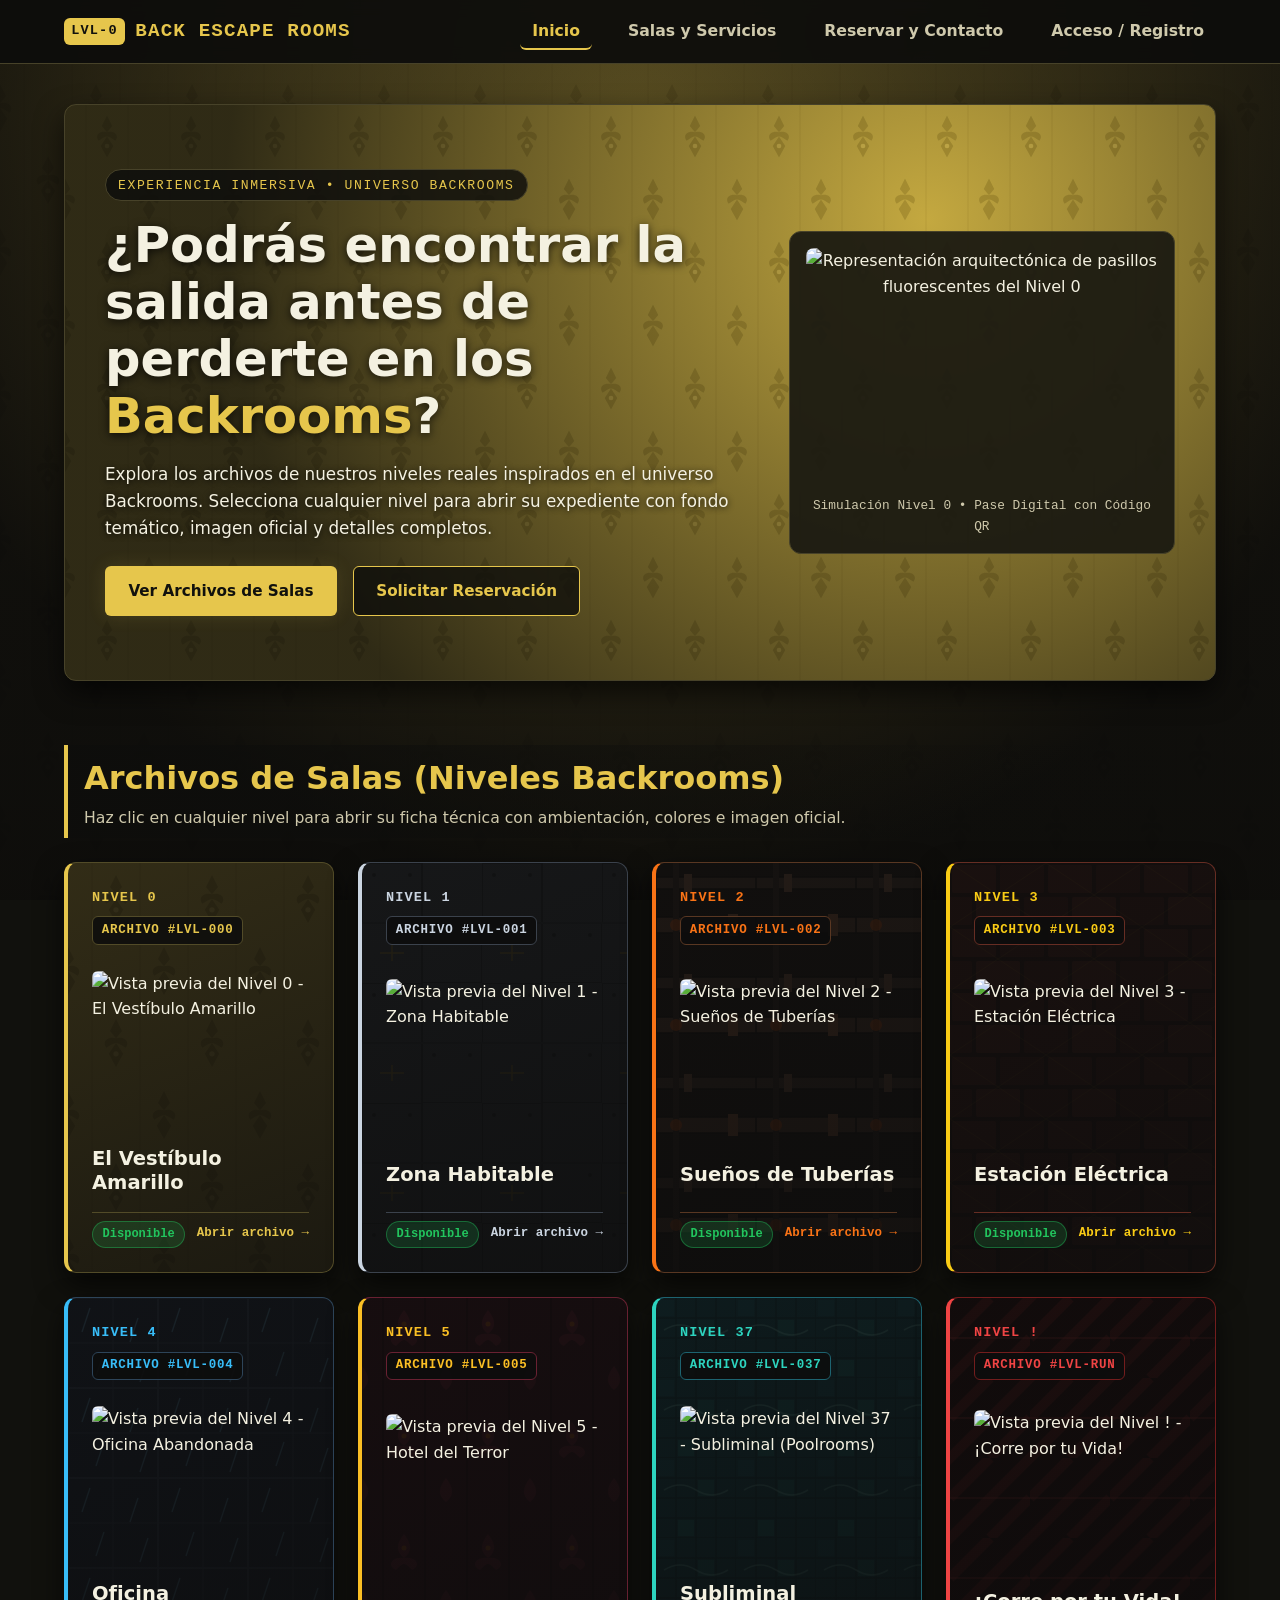
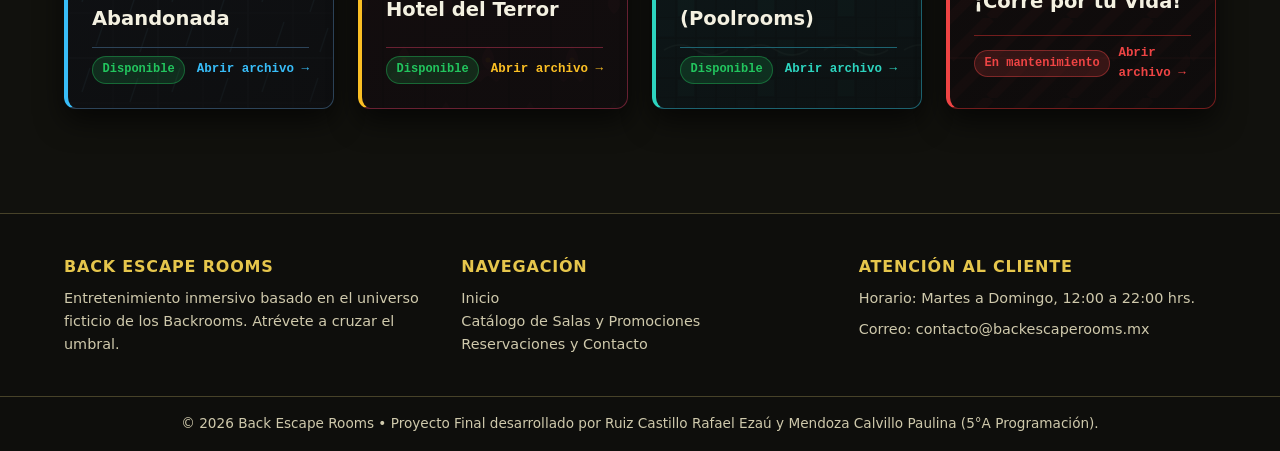
==== commit 41f9d26f: "Update index.html" ====
--- a/index.html
+++ b/index.html
@@ -40,6 +40,7 @@
 
       <figure class="hero-visual">
         <img
+          referrerpolicy="no-referrer"
           src="https://primary.jwwb.nl/public/o/o/k/temp-jufrjntyvcwdhlekaktg/skyanide-backrooms-photo-01-1-standard.jpg"
           alt="Representación arquitectónica de pasillos fluorescentes del Nivel 0"
           style="width: 100%; height: 240px; object-fit: cover; border-radius: 8px; display: block;"
@@ -55,12 +56,14 @@
       </header>
 
       <section class="archivos-grid" aria-label="Listado de archivos de salas">
+        <!-- NIVEL 0 -->
         <a href="sala.html?nivel=nivel-0" class="tarjeta-archivo" data-tema="nivel-0">
           <header class="archivo-superior">
             <span class="nivel-etiqueta">Nivel 0</span>
             <span class="codigo-archivo">ARCHIVO #LVL-000</span>
           </header>
           <img
+            referrerpolicy="no-referrer"
             src="https://preview.redd.it/level-0-is-now-the-threshold-on-the-wikidot-v0-py3n1knokxqg1.jpeg?auto=webp&s=f6178297a884a47a899bf3260252ba6afdeaaebc"
             alt="Vista previa del Nivel 0 - El Vestíbulo Amarillo"
             style="width: 100%; height: 150px; object-fit: cover; border-radius: 6px; margin: 10px 0; display: block;"
@@ -72,13 +75,15 @@
           </footer>
         </a>
 
+        <!-- NIVEL 1 -->
         <a href="sala.html?nivel=nivel-1" class="tarjeta-archivo" data-tema="nivel-1">
           <header class="archivo-superior">
             <span class="nivel-etiqueta">Nivel 1</span>
             <span class="codigo-archivo">ARCHIVO #LVL-001</span>
           </header>
           <img
-            src="https://static.wikia.nocookie.net/backrooms/images/7/79/Level-1.png/revision/latest/scale-to-width-down/985?cb=20211007150755&path-prefix=es"
+            referrerpolicy="no-referrer"
+            src="https://static.wikia.nocookie.net/backrooms/images/7/79/Level-1.png/revision/latest?cb=20211007150755&path-prefix=es"
             alt="Vista previa del Nivel 1 - Zona Habitable"
             style="width: 100%; height: 150px; object-fit: cover; border-radius: 6px; margin: 10px 0; display: block;"
           >
@@ -89,13 +94,15 @@
           </footer>
         </a>
 
+        <!-- NIVEL 2 -->
         <a href="sala.html?nivel=nivel-2" class="tarjeta-archivo" data-tema="nivel-2">
           <header class="archivo-superior">
             <span class="nivel-etiqueta">Nivel 2</span>
             <span class="codigo-archivo">ARCHIVO #LVL-002</span>
           </header>
           <img
-            src="https://static.wikia.nocookie.net/backrooms/images/8/8a/2493069758_18f67d7ac5_b.jpg/revision/latest/scale-to-width-down/284?cb=20231104021806&path-prefix=es"
+            referrerpolicy="no-referrer"
+            src="https://static.wikia.nocookie.net/backrooms/images/8/8a/2493069758_18f67d7ac5_b.jpg/revision/latest?cb=20231104021806&path-prefix=es"
             alt="Vista previa del Nivel 2 - Sueños de Tuberías"
             style="width: 100%; height: 150px; object-fit: cover; border-radius: 6px; margin: 10px 0; display: block;"
           >
@@ -106,13 +113,15 @@
           </footer>
         </a>
 
+        <!-- NIVEL 3 -->
         <a href="sala.html?nivel=nivel-3" class="tarjeta-archivo" data-tema="nivel-3">
           <header class="archivo-superior">
             <span class="nivel-etiqueta">Nivel 3</span>
             <span class="codigo-archivo">ARCHIVO #LVL-003</span>
           </header>
           <img
-            src="https://static.wikia.nocookie.net/backrooms/images/9/9d/Nivel_3-i3.jpg/revision/latest/scale-to-width-down/985?cb=20241221205344&path-prefix=es"
+            referrerpolicy="no-referrer"
+            src="https://static.wikia.nocookie.net/backrooms/images/9/9d/Nivel_3-i3.jpg/revision/latest?cb=20241221205344&path-prefix=es"
             alt="Vista previa del Nivel 3 - Estación Eléctrica"
             style="width: 100%; height: 150px; object-fit: cover; border-radius: 6px; margin: 10px 0; display: block;"
           >
@@ -123,13 +132,15 @@
           </footer>
         </a>
 
+        <!-- NIVEL 4 -->
         <a href="sala.html?nivel=nivel-4" class="tarjeta-archivo" data-tema="nivel-4">
           <header class="archivo-superior">
             <span class="nivel-etiqueta">Nivel 4</span>
             <span class="codigo-archivo">ARCHIVO #LVL-004</span>
           </header>
           <img
-            src="https://static.wikia.nocookie.net/backrooms/images/9/9d/Nivel_3-i3.jpg/revision/latest/scale-to-width-down/985?cb=20241221205344&path-prefix=es"
+            referrerpolicy="no-referrer"
+            src="https://static.wikia.nocookie.net/backrooms/images/1/12/Hey-Pandas-whats-your-favourite-liminal-space-photo-645989654f348-png_700.jpg/revision/latest?cb=20230910034631&path-prefix=es"
             alt="Vista previa del Nivel 4 - Oficina Abandonada"
             style="width: 100%; height: 150px; object-fit: cover; border-radius: 6px; margin: 10px 0; display: block;"
           >
@@ -140,16 +151,94 @@
           </footer>
         </a>
 
+        <!-- NIVEL 5 -->
         <a href="sala.html?nivel=nivel-5" class="tarjeta-archivo" data-tema="nivel-5">
           <header class="archivo-superior">
             <span class="nivel-etiqueta">Nivel 5</span>
             <span class="codigo-archivo">ARCHIVO #LVL-005</span>
           </header>
           <img
-            src="https://static.wikia.nocookie.net/backrooms/images/5/52/Level_5.png/revision/latest/scale-to-width-down/600?cb=20211007180502&path-prefix=es"
+            referrerpolicy="no-referrer"
+            src="https://static.wikia.nocookie.net/backrooms/images/5/52/Level_5.png/revision/latest?cb=20211007180502&path-prefix=es"
             alt="Vista previa del Nivel 5 - Hotel del Terror"
             style="width: 100%; height: 150px; object-fit: cover; border-radius: 6px; margin: 10px 0; display: block;"
           >
           <h3>Hotel del Terror</h3>
           <footer class="archivo-pie">
-            <span class="estado-badge estado-disponible">Disponible
+            <span class="estado-badge estado-disponible">Disponible</span>
+            <span class="indicador-abrir">Abrir archivo &rarr;</span>
+          </footer>
+        </a>
+
+        <!-- NIVEL 37 -->
+        <a href="sala.html?nivel=nivel-37" class="tarjeta-archivo" data-tema="nivel-37">
+          <header class="archivo-superior">
+            <span class="nivel-etiqueta">Nivel 37</span>
+            <span class="codigo-archivo">ARCHIVO #LVL-037</span>
+          </header>
+          <img
+            referrerpolicy="no-referrer"
+            src="https://static.wikia.nocookie.net/backrooms/images/c/cd/PoolroomsThemeBg_%281%29.jpg/revision/latest?cb=20230905193951&path-prefix=es"
+            alt="Vista previa del Nivel 37 - Subliminal (Poolrooms)"
+            style="width: 100%; height: 150px; object-fit: cover; border-radius: 6px; margin: 10px 0; display: block;"
+          >
+          <h3>Subliminal (Poolrooms)</h3>
+          <footer class="archivo-pie">
+            <span class="estado-badge estado-disponible">Disponible</span>
+            <span class="indicador-abrir">Abrir archivo &rarr;</span>
+          </footer>
+        </a>
+
+        <!-- NIVEL ! -->
+        <a href="sala.html?nivel=nivel-run" class="tarjeta-archivo" data-tema="nivel-run">
+          <header class="archivo-superior">
+            <span class="nivel-etiqueta">Nivel !</span>
+            <span class="codigo-archivo">ARCHIVO #LVL-RUN</span>
+          </header>
+          <img
+            referrerpolicy="no-referrer"
+            src="https://static.wikia.nocookie.net/backrooms-freewriting/images/5/5c/Level_%21_at_start.webp/revision/latest?cb=20240305182805"
+            alt="Vista previa del Nivel ! - ¡Corre por tu Vida!"
+            style="width: 100%; height: 150px; object-fit: cover; border-radius: 6px; margin: 10px 0; display: block;"
+          >
+          <h3>¡Corre por tu Vida!</h3>
+          <footer class="archivo-pie">
+            <span class="estado-badge estado-mantenimiento">En mantenimiento</span>
+            <span class="indicador-abrir">Abrir archivo &rarr;</span>
+          </footer>
+        </a>
+      </section>
+    </section>
+  </main>
+
+  <footer class="pie-pagina">
+    <section class="pie-contenedor" aria-label="Información del pie de página">
+      <article class="pie-columna">
+        <h2>Back Escape Rooms</h2>
+        <p>Entretenimiento inmersivo basado en el universo ficticio de los Backrooms. Atrévete a cruzar el umbral.</p>
+      </article>
+
+      <nav class="pie-columna" aria-label="Enlaces del pie de página">
+        <h2>Navegación</h2>
+        <ul>
+          <li><a href="index.html">Inicio</a></li>
+          <li><a href="servicios.html">Catálogo de Salas y Promociones</a></li>
+          <li><a href="contacto.html">Reservaciones y Contacto</a></li>
+        </ul>
+      </nav>
+
+      <article class="pie-columna">
+        <h2>Atención al Cliente</h2>
+        <p>Horario: Martes a Domingo, 12:00 a 22:00 hrs.</p>
+        <p>Correo: contacto@backescaperooms.mx</p>
+      </article>
+    </section>
+    <p class="pie-creditos">
+      &copy; 2026 Back Escape Rooms &bull; Proyecto Final desarrollado por Ruiz Castillo Rafael Ezaú y Mendoza Calvillo Paulina (5°A Programación).
+    </p>
+  </footer>
+
+  <script src="db_local.js"></script>
+  <script src="main.js"></script>
+</body>
+</html>
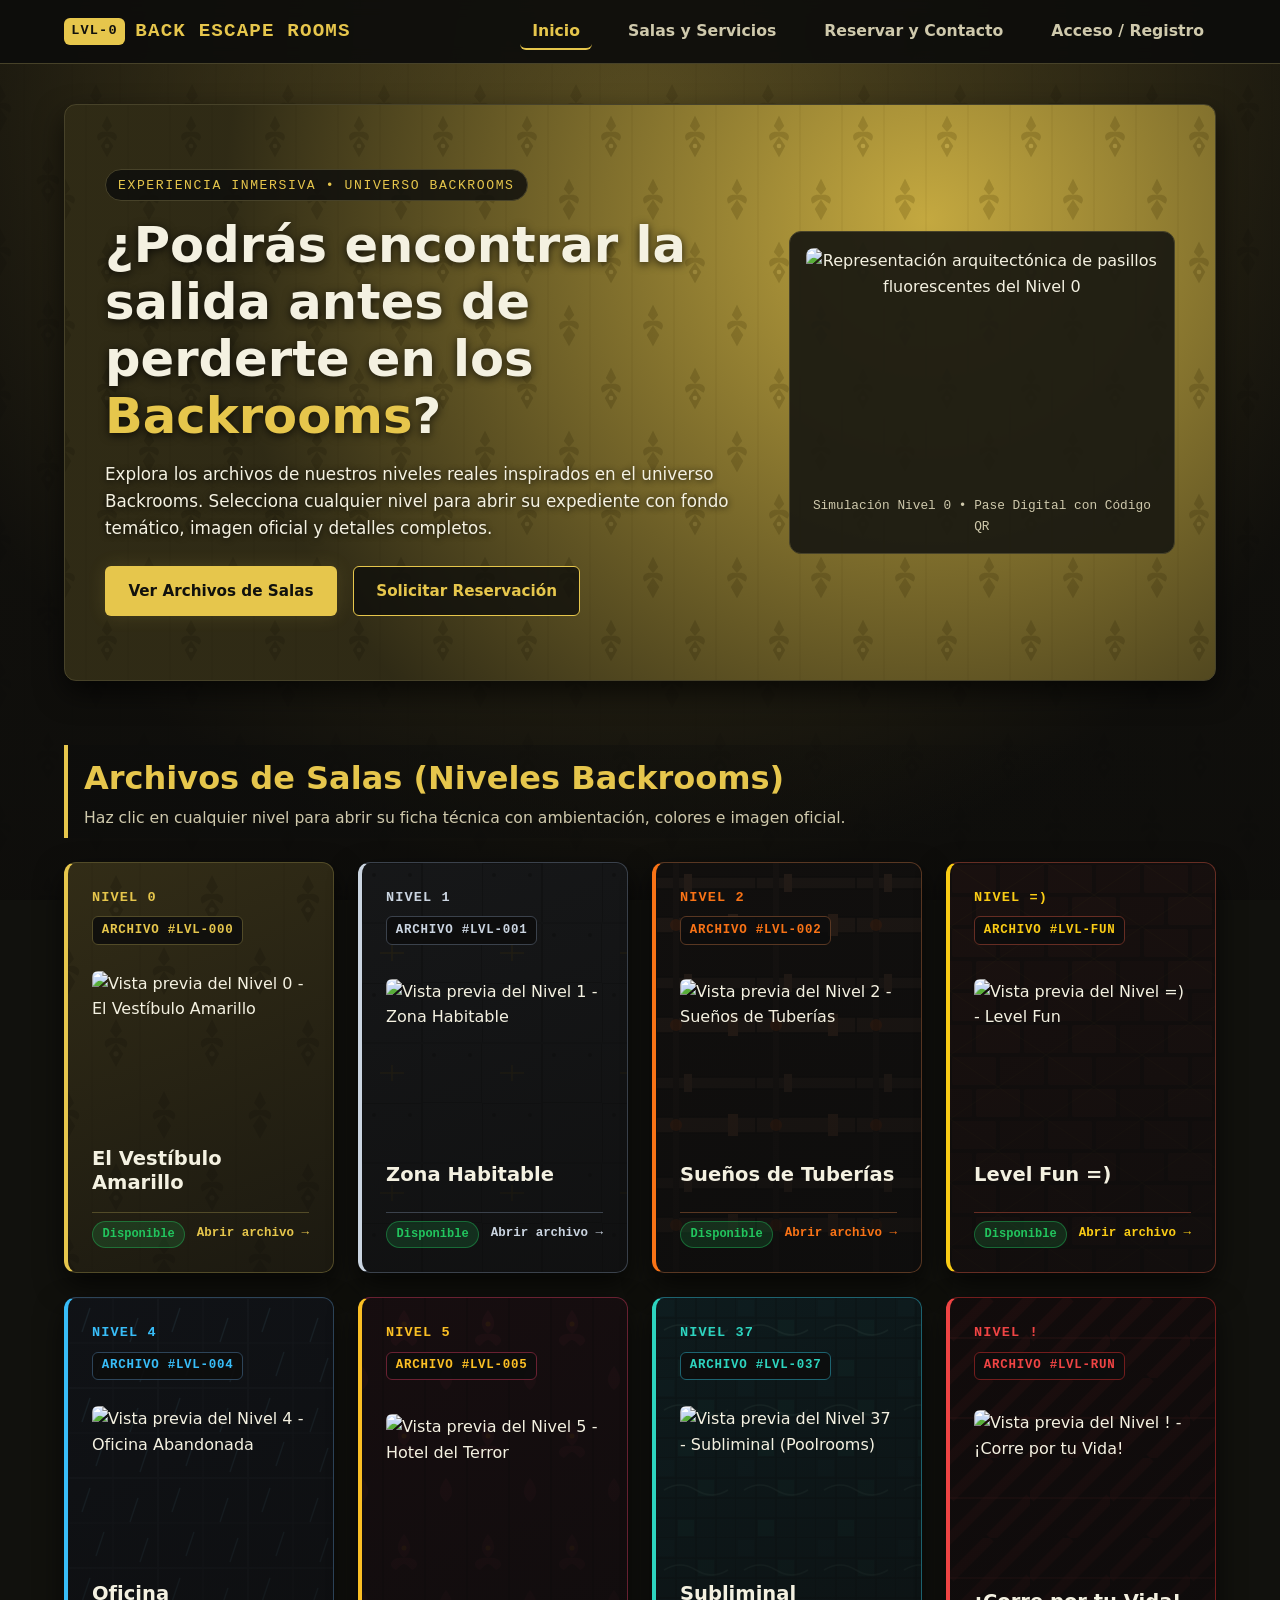
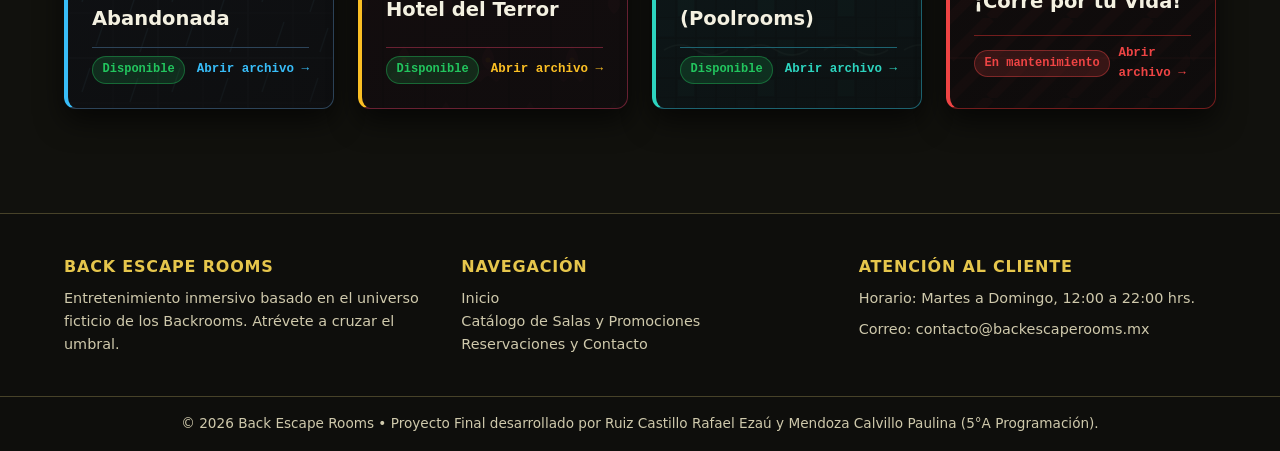
==== commit df533714: "Update index.html" ====
--- a/index.html
+++ b/index.html
@@ -113,19 +113,19 @@
           </footer>
         </a>
 
-        <!-- NIVEL 3 -->
+        <!-- NIVEL =) (LEVEL FUN) -->
         <a href="sala.html?nivel=nivel-3" class="tarjeta-archivo" data-tema="nivel-3">
           <header class="archivo-superior">
-            <span class="nivel-etiqueta">Nivel 3</span>
-            <span class="codigo-archivo">ARCHIVO #LVL-003</span>
-          </header>
-          <img
-            referrerpolicy="no-referrer"
-            src="https://static.wikia.nocookie.net/backrooms/images/9/9d/Nivel_3-i3.jpg/revision/latest?cb=20241221205344&path-prefix=es"
-            alt="Vista previa del Nivel 3 - Estación Eléctrica"
-            style="width: 100%; height: 150px; object-fit: cover; border-radius: 6px; margin: 10px 0; display: block;"
-          >
-          <h3>Estación Eléctrica</h3>
+            <span class="nivel-etiqueta">Nivel =)</span>
+            <span class="codigo-archivo">ARCHIVO #LVL-FUN</span>
+          </header>
+          <img
+            referrerpolicy="no-referrer"
+            src="https://static.wikia.nocookie.net/backrooms/images/b/bd/Fun2.png/revision/latest/scale-to-width-down/600?cb=20240304213321&path-prefix=es"
+            alt="Vista previa del Nivel =) - Level Fun"
+            style="width: 100%; height: 150px; object-fit: cover; border-radius: 6px; margin: 10px 0; display: block;"
+          >
+          <h3>Level Fun =)</h3>
           <footer class="archivo-pie">
             <span class="estado-badge estado-disponible">Disponible</span>
             <span class="indicador-abrir">Abrir archivo &rarr;</span>
